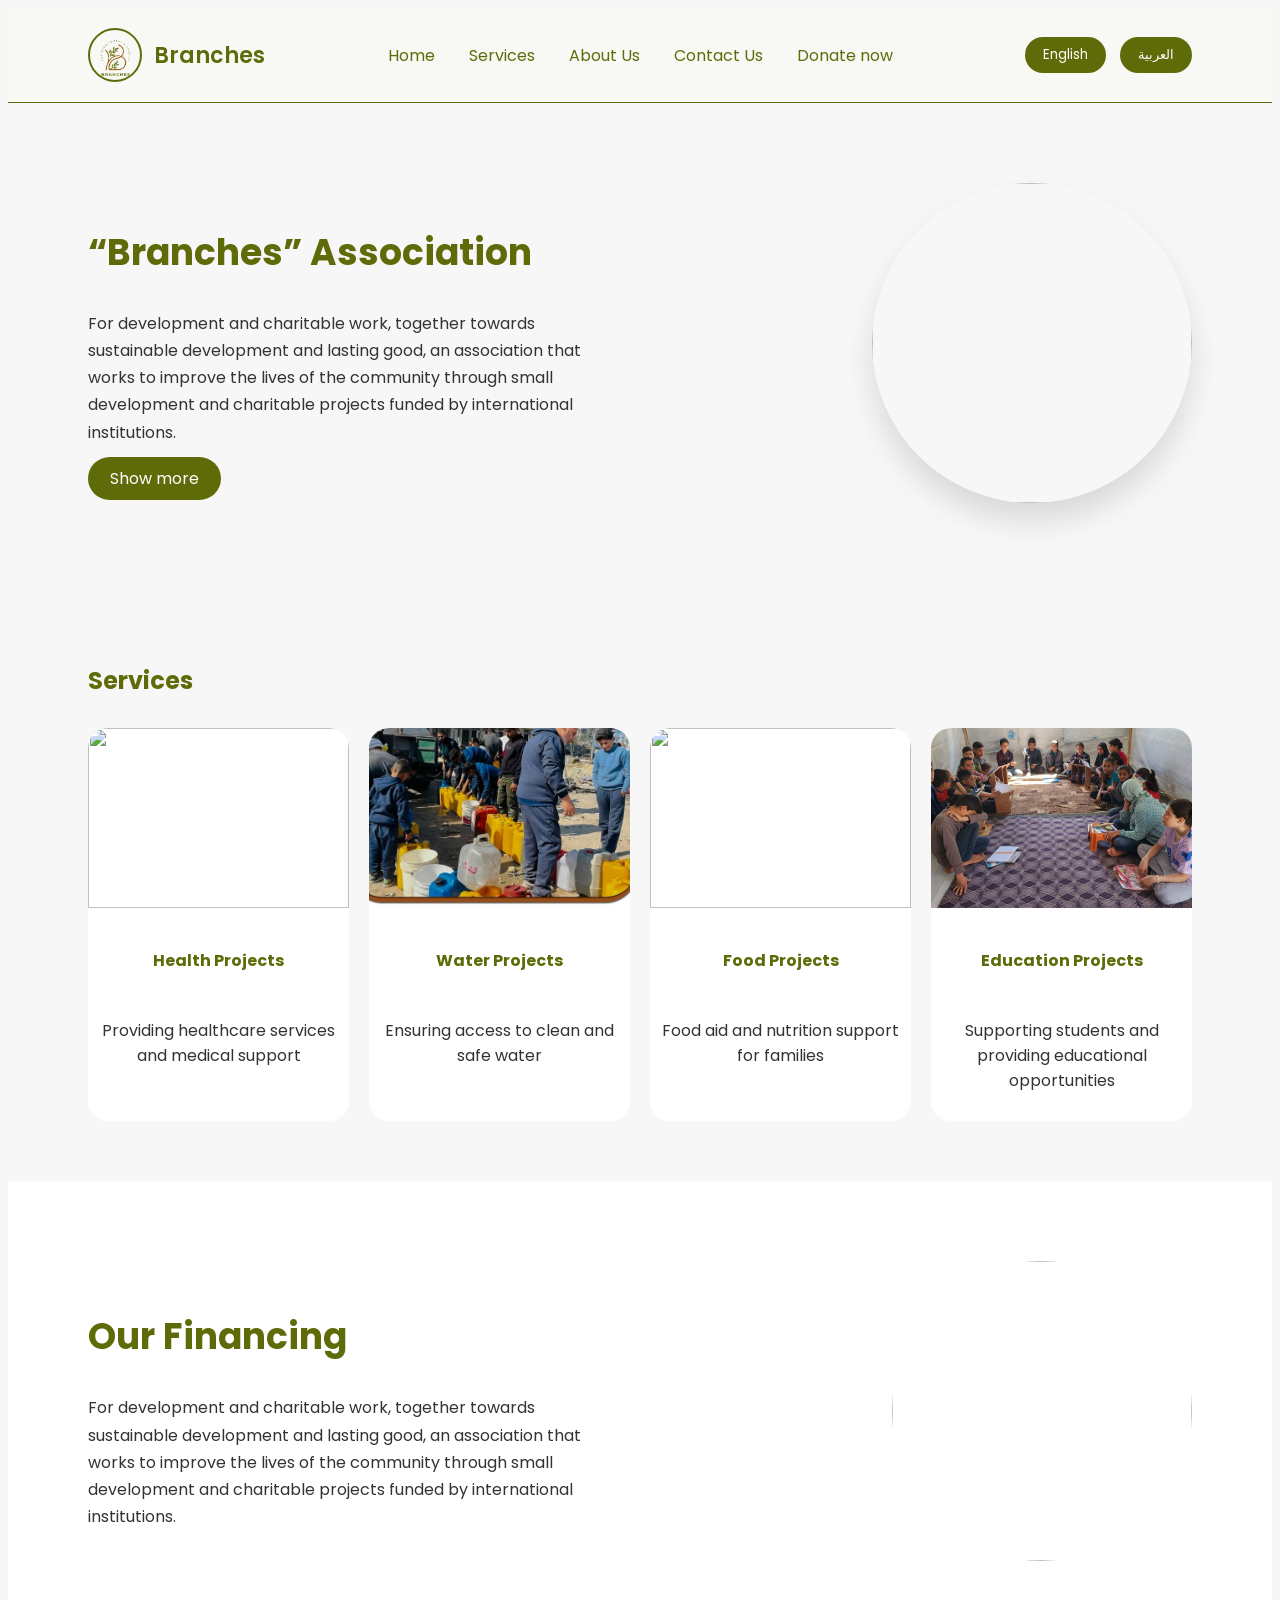
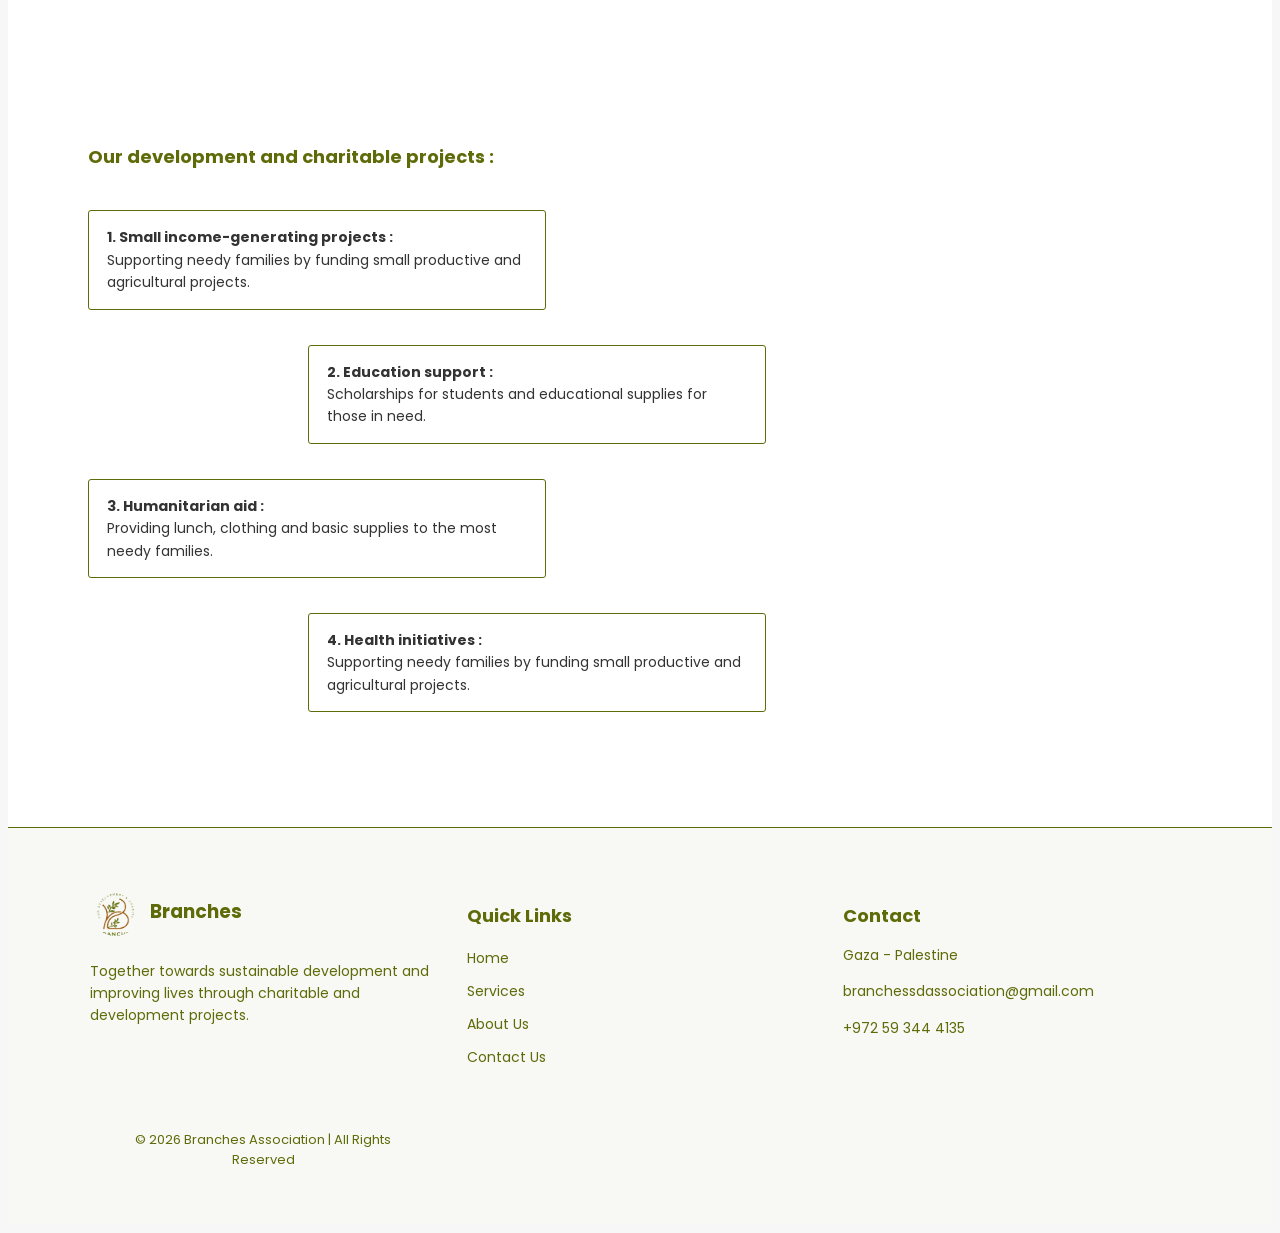
==== index.html @ 047b5cd0 "Restore index.html content" ====
<!DOCTYPE html>
<html lang="en">
<head>
  <meta charset="UTF-8">
  <title>Branches Association</title>
  <meta name="viewport" content="width=device-width, initial-scale=1.0">
  <meta name="description" content="For development and charitable work, together towards sustainable development and improving lives.">

  <link href="https://fonts.googleapis.com/css2?family=Poppins:wght@300;400;600&family=Cairo:wght@300;400;600&display=swap" rel="stylesheet">
  <link rel="stylesheet" href="./css/style.css">
  <link rel="stylesheet" href="./css/css.css">
</head>
<body>

 
  <header class="header">
    <div class="logo-area">
      <div class="logo-circle">
        <img src="./img/logo 3.png" alt="Logo">
      </div>
      <span class="site-name">Branches</span>
    </div>
    <nav>
      <a href="index.html">
        <span class="lang-en">Home</span>
        <span class="lang-ar">الرئيسية</span>
      </a>
      <a href="services.html">
        <span class="lang-en">Services</span>
        <span class="lang-ar">الخدمات</span>
      </a>
      <a href="AboutUs.html">
        <span class="lang-en">About Us</span>
        <span class="lang-ar">من نحن</span>
      </a>
      <a href="contacts.html">
        <span class="lang-en">Contact Us</span>
        <span class="lang-ar">تواصل معنا</span>
      </a>
      <a href="https://goto.gg/f/87057" target="_blank">
        <span class="lang-en">Donate now</span>
        <span class="lang-ar">تبرع الان</span>

      </a>
    </nav>
    <div class="header-btns">
      <button onclick="setLang('en')">English</button>
      <button onclick="setLang('ar')">العربية</button>
    </div>
  </header>


  <section class="hero">
    <div class="hero-text">
      <h1>
        <span class="lang-en">“Branches” Association</span>
        <span class="lang-ar">جمعية أغصان للتنمية والأعمال الخيرية</span>
      </h1>
      <p>
        <span class="lang-en">
          For development and charitable work, together towards sustainable development and lasting good, an association that works to improve the lives of the community through small development and charitable projects funded by international institutions.
        </span>
        <span class="lang-ar">
          للتنمية والعمل الخيري، معًا نحو تنمية مستدامة وتحسين حياة المجتمع من خلال مشاريع تنموية وخيرية صغيرة بتمويل من مؤسسات دولية.
        </span>
      </p>
      <div class="button">
        <a href="AboutUs.html">
          <span class="lang-en">Show more</span>
          <span class="lang-ar">عرض المزيد</span>
        </a>
      </div>
    </div>
    <div class="hero-img">
      <img src="img/ph7.png" alt="">
    </div>
  </section>

 
  <section class="services">
    <h2>
      <span class="lang-en">Services</span>
      <span class="lang-ar">الخدمات</span>
    </h2>
  <div class="service-grid">
    <div class="service-card">
      <img src="./img/دكاترة.png" alt="">
      
        <h4>
          <span class="lang-en">Health Projects</span>
          <span class="lang-ar">مشاريع الصحة</span>
        </h4>
        <p>
          <span class="lang-en">Providing healthcare services and medical support</span>
          <span class="lang-ar">تقديم الرعاية الصحية والدعم الطبي للمحتاجين</span>
        </p>
      
      </div>
    
      <div class="service-card">
        <img src="./img/water.png" alt="">
      
        <h4>
          <span class="lang-en">Water Projects</span>
          <span class="lang-ar">مشاريع المياه</span>
        </h4>
        <p>
          <span class="lang-en">Ensuring access to clean and safe water</span>
          <span class="lang-ar">توفير مياه نظيفة وآمنة للمجتمع</span>
        </p>
      
      </div>

      <div class="service-card">
        <img src="./img/ph3.png" alt="">
      
        <h4>
          <span class="lang-en">Food Projects</span>
          <span class="lang-ar">مشاريع الغذاء</span>
        </h4>
        <p>
          <span class="lang-en">Food aid and nutrition support for families</span>
          <span class="lang-ar">تقديم المساعدات الغذائية ودعم الأمن الغذائي</span>
        </p>
      
      </div>

      <div class="service-card">
        <img src="./img/edu_img.png" alt="">
      
        <h4>
          <span class="lang-en">Education Projects</span>
          <span class="lang-ar">مشاريع التعليم</span>
        </h4>
        <p>
          <span class="lang-en">Supporting students and providing educational opportunities</span>
          <span class="lang-ar">دعم الطلبة وتوفير فرص تعليمية متكاملة</span>
        </p>
      
      </div>
    </div>
  </section>


  <section class="financing">
    <div class="fin-text">
      <h2>
        <span class="lang-en">Our Financing</span>
        <span class="lang-ar">تمويلنا</span>
      </h2>
      <p>
        <span class="lang-en">For development and charitable work, together towards sustainable development and lasting good, an association that works to improve the lives of the community through small development and charitable projects funded by international institutions.</span>
        <span class="lang-ar">للتنمية والعمل الخيري، معًا نحو تنمية مستدامة وتحسين حياة المجتمع من خلال مشاريع تنموية وخيرية صغيرة بتمويل من مؤسسات دولية.</span>
      </p>
    </div>
    <div class="fin-img">
      <img src="img/ph7.png" class="circle-img" alt="">
    </div>
  </section>

  
  

  
  <section class="projects-section">
    <h2>
      <span class="lang-en">Our development and charitable projects :</span>
      <span class="lang-ar">مشاريعنا التنموية والخيرية :</span>
    </h2>
    <div class="projects">
      <div class="project-box left">
        <p>
          <strong>
            <span class="lang-en">1. Small income-generating projects :</span>
            <span class="lang-ar">1. مشاريع صغيرة لتوليد الدخل :</span>
          </strong><br>
          <span class="lang-en">Supporting needy families by funding small productive and agricultural projects.</span>
          <span class="lang-ar">دعم الأسر المحتاجة بتمويل مشاريع إنتاجية وزراعية صغيرة.</span>
        </p>
      </div>

      <div class="project-box right">
        <p>
          <strong>
            <span class="lang-en">2. Education support :</span>
            <span class="lang-ar">2. دعم التعليم :</span>
          </strong><br>
          <span class="lang-en">Scholarships for students and educational supplies for those in need.</span>
          <span class="lang-ar">منح دراسية للطلاب واللوازم التعليمية للمحتاجين.</span>
        </p>
      </div>

      <div class="project-box left">
        <p>
          <strong>
            <span class="lang-en">3. Humanitarian aid :</span>
            <span class="lang-ar">3. المساعدات الإنسانية :</span>
          </strong><br>
          <span class="lang-en">Providing lunch, clothing and basic supplies to the most needy families.</span>
          <span class="lang-ar">توفير وجبات غداء وملابس ولوازم أساسية للأسر الأكثر احتياجًا.</span>
        </p>
      </div>

      <div class="project-box right">
        <p>
          <strong>
            <span class="lang-en">4. Health initiatives :</span>
            <span class="lang-ar">4. المبادرات الصحية :</span>
          </strong><br>
          <span class="lang-en">Supporting needy families by funding small productive and agricultural projects.</span>
          <span class="lang-ar">دعم الأسر المحتاجة بتمويل مشاريع إنتاجية وزراعية صغيرة.</span>
        </p>
      </div>
    </div>
  </section>

<footer class="main-footer">

  <div class="footer-container">

    <!-- Logo & About -->
    <div class="footer-col">
      <div class="footer-logo">
        <img src="./img/logo 3.png" alt="Branches Logo">
        <h3>Branches</h3>
      </div>
      <p>
        <span class="lang-en">
          Together towards sustainable development and improving lives through charitable and development projects.
        </span>
        <span class="lang-ar">
          معًا نحو تنمية مستدامة وتحسين حياة المجتمع من خلال مشاريع تنموية وخيرية.
        </span>
      </p>
    </div>

    <!-- Quick Links -->
    <div class="footer-col">
      <h4>
        <span class="lang-en">Quick Links</span>
        <span class="lang-ar">روابط سريعة</span>
      </h4>
      <ul>
        <li><a href="index.html">Home</a></li>
        <li><a href="services.html">Services</a></li>
        <li><a href="AboutUs.html">About Us</a></li>
        <li><a href="contacts.html">Contact Us</a></li>
      </ul>
    </div>

    <!-- Contact Info -->
    <div class="footer-col">
      <h4>
        <span class="lang-en">Contact</span>
        <span class="lang-ar">تواصل معنا</span>
      </h4>
      <p>Gaza - Palestine</p>
      <p>branchessdassociation@gmail.com</p>
      <p>+972 59 344 4135</p>
    </div>

   

  
  <div class="footer-bottom">
    © 2026 Branches Association | All Rights Reserved
  </div>

</footer>

  <script src="./js/lang.js"></script>
</body>
</html>
---- css/style.css ----
.hero {
  display: flex;
  justify-content: space-between;
  align-items: center;
  padding: 80px;
}

.hero-text {
  width: 45%;
}

.hero-text h1 {
  font-size: 36px;
  color: #5F6B09;
}
.hero-img{
  width: 48%;
  display:flex;
  justify-content:end;
}

.hero-img img{
  width: 320px;
  height: 320px;
  border-radius: 50%;
  object-fit: cover;
  box-shadow: 0 18px 30px rgba(0,0,0,.12);
}


.hero-text p {
  margin: 20px 0;
  line-height: 1.7;
}

.hero-text button {
  padding: 10px 22px;
  background: #5F6B09;
  color: #fff;
  border: none;
  border-radius: 25px;
  cursor: pointer;
}


.services {
  padding: 60px 80px;
}

.services h2 {
  color: #5F6B09;
  margin-bottom: 30px;
}

.services p {
  padding: 12px;
  text-align: center;
}

.service-grid {
  display: grid;
  grid-template-columns: repeat(4, 1fr);
  gap: 20px;
}

.service-card {
  background: #fff;
  border-radius: 20px;
  overflow: hidden;
}

.service-card img {
  width: 100%;
  height: 180px;
  object-fit: cover;
}

.service-card h4 {
  padding: 12px;
  text-align: center;
  color: #5F6B09;
}
.service-card:hover {
  transform: translateY(-5px);
}


.financing {
  display: flex;
  justify-content: space-between;
  align-items: center;
  padding: 80px;
  background: #fff;
}

.fin-text {
  width: 45%;
}

.fin-text h2 {
  font-size: 36px;
  color: #5F6B09;
}

.fin-text p {
  line-height: 1.7;
  margin: 20px 0;
}

.fin-img img {
  width: 300px;
  height: 300px;
  border-radius: 50%;
  object-fit: cover;    
}


.button a {
  padding: 10px 22px;
  background: #5F6B09;
  color: #fff;
  border-color: #5F6B09;
  border-radius: 25px;
  align-items: center;
  cursor: pointer;
  text-decoration: none;
}


.projects-section {
  background: #fff;
  padding: 80px;
  position: relative;
}

.projects-section h2 {
  margin-bottom: 40px;
  font-size: 18px;
  color: #5F6B09;
}

.projects {
  position: relative;
}

.project-box {
  width: 420px;
  padding: 15px 18px;
  border: 1.5px solid #5F6B09;
  border-radius: 3px;
  background: #fff;
  margin-bottom: 35px;
  font-size: 14px;
  line-height: 1.6;
  height: auto;
  overflow-wrap: break-word;
  word-break: normal;
}
.project-box p {
  margin: 0;
  line-height: 1.6;
}


.project-box.left {
  margin-left: 0;
}

.project-box.right {
  margin-left: 220px;
}
@media (max-width: 768px) {

 
  .hero,
  .financing,
  .services,
  .projects-section {
    padding: 30px 20px;
  }

  
  .hero {
    flex-direction: column;
    text-align: center;
  }

  .hero-text {
    width: 100%;
  }

  .hero-img {
    width: 100%;
    justify-content: center;
    margin-top: 20px;
  }

  .hero-img img {
    width: 220px;
    height: 220px;
  }


  .service-grid {
    grid-template-columns: repeat(1, 1fr);
  }

  .financing {
    flex-direction: column;
    text-align: center;
  }

  .fin-text {
    width: 100%;
  }

  .fin-img {
    margin-top: 20px;
  }

  .fin-img img {
    width: 220px;
    height: 220px;
  }


  .project-box {
    width: 100%;
    margin-left: 0 !important;
    box-sizing: border-box;
  }


  .projects {
    display: flex;
    flex-direction: column;
    align-items: center;
  }
}
---- css/css.css ----
* {
  /* margin: 0;
  padding: 0;
  box-sizing: border-box; */
  font-family: 'Poppins', sans-serif;
}

body {
  background: #f8f7f7;
  color: #333;
}


.header {
  display: flex;
  justify-content: space-between;
  align-items: center;
  padding: 20px 80px;
  /* background: #f1f1f1; */
  background: #f8f9f5;
  border-bottom: 0.00001px solid #5F6B09;
}

.logo-area {
  display: flex;
  align-items: center;
  gap: 12px;
}


.logo-circle {
  width: 50PX;
  height: 50PX;
  border-radius: 50%;
  overflow: hidden;
  border: 2px solid #5F6B09;
  display: flex;
  justify-content: center;
  align-items: center;
}

.logo-circle img {
  width: 80%;
  height: auto;
  display: block;
}

.site-name {
  font-size: 22px;
  font-weight: 600;
  color: #5F6B09;
}

.header nav a {
  margin: 0 15px;
  text-decoration: none;
  color: #5F6B09;
}
.header nav a:hover{
  color: #9B5A13;
  text-decoration: underline;
}

.header-btns button {
  margin-left: 10px;
  padding: 8px 18px;
  border: none;
  border-radius: 20px;
  background: #5F6B09;
  color: #fff;
  cursor: pointer;
}
/* .header-btns button:hover{
 color: ;
} */

.header-btns .lang {
  background: #5F6B09;
  color: #fff;
}
.main-footer{
  background: #f8f9f5;
  color: #5F6B09;
  padding-top: 50px;
  border-top: 0.001px solid #5F6B09;
  /* border:0px solid #5F6B09; */
}

.footer-container{
  width: min(1100px, 92%);
  margin: auto;
  display: grid;
  grid-template-columns: repeat(3, 1fr);
  gap: 30px;
  padding-bottom: 40px;
}

.footer-col h4{
  margin-bottom: 15px;
  font-size: 18px;
}

.footer-col p{
  font-size: 14px;
  line-height: 1.6;
  color: #5F6B09;
}

.footer-logo{
  display: flex;
  align-items: center;
  gap: 10px;
  margin-bottom: 15px;
  
}

.footer-logo img{
  width: 50px;
  height: 50px;
  border-radius: 50%;
}

.footer-col ul{
  list-style: none;
  padding: 0;
}

.footer-col ul li{
  margin-bottom: 8px;
}

.footer-col ul li a{
  text-decoration: none;
  color: #5F6B09;
  font-size: 14px;
  transition: 0.3s;
}

.footer-col ul li a:hover{
  color: #333;
  
}


.footer-bottom{

  text-align: center;
  padding: 15px;
  font-size: 13px;
}

/* Responsive Footer */
@media (max-width: 900px){
  .footer-container{
    grid-template-columns: repeat(2, 1fr);
  }
}

@media (max-width: 600px){
  .footer-container{
    grid-template-columns: 1fr;
    text-align: center;
  }
  .footer-logo{
    justify-content: center;
  }
  .social-icons{
    justify-content: center;
  }
}

/*Language*/
html[dir="rtl"]{ direction: rtl; }
.lang-ar{ display:none; font-family:'Cairo', sans-serif; }
.lang-en{ display:inline; }

body.ar .lang-ar{ display:inline; }
body.ar .lang-en{ display:none; }

/*Responsive Header*/
@media (max-width: 900px){
  .header{
    flex-wrap: wrap;
    justify-content: center;
    padding: 14px 4%;
  }
  .logo-area{
    justify-content: center;
  }
  .header nav{
    flex-wrap: wrap;
    justify-content: center;
    gap: 10px 14px;
  }
}
@media (max-width: 768px) {

  .header {
    flex-direction: column;
    padding: 15px 20px;
    gap: 15px;
    text-align: center;
  }

  .logo-area {
    justify-content: center;
  }

  .header nav {
    display: flex;
    flex-wrap: wrap;
    justify-content: center;
    gap: 10px;
  }

  .header nav a {
    margin: 5px 10px;
  }

  .header-btns {
    display: flex;
    flex-wrap: wrap;
    justify-content: center;
    gap: 10px;
  }

  .header-btns button {
    margin-left: 0;
  }
}
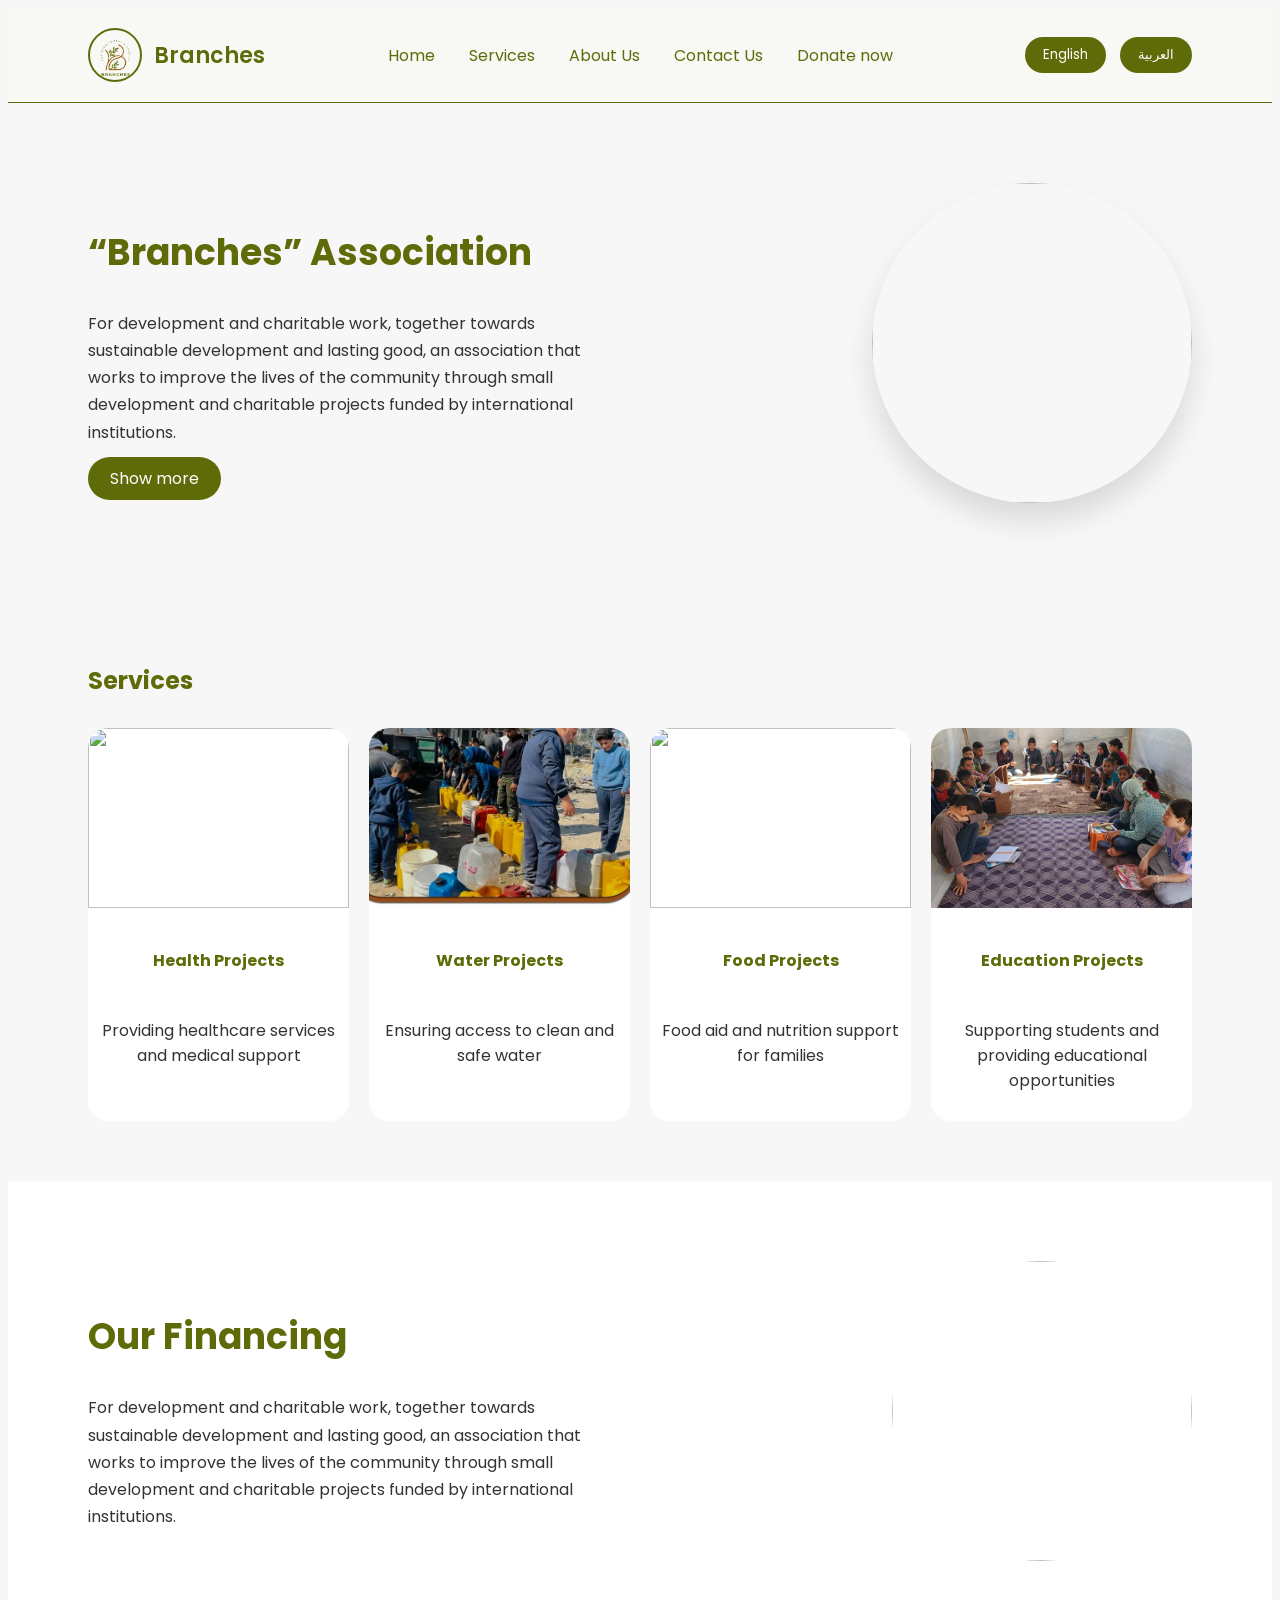
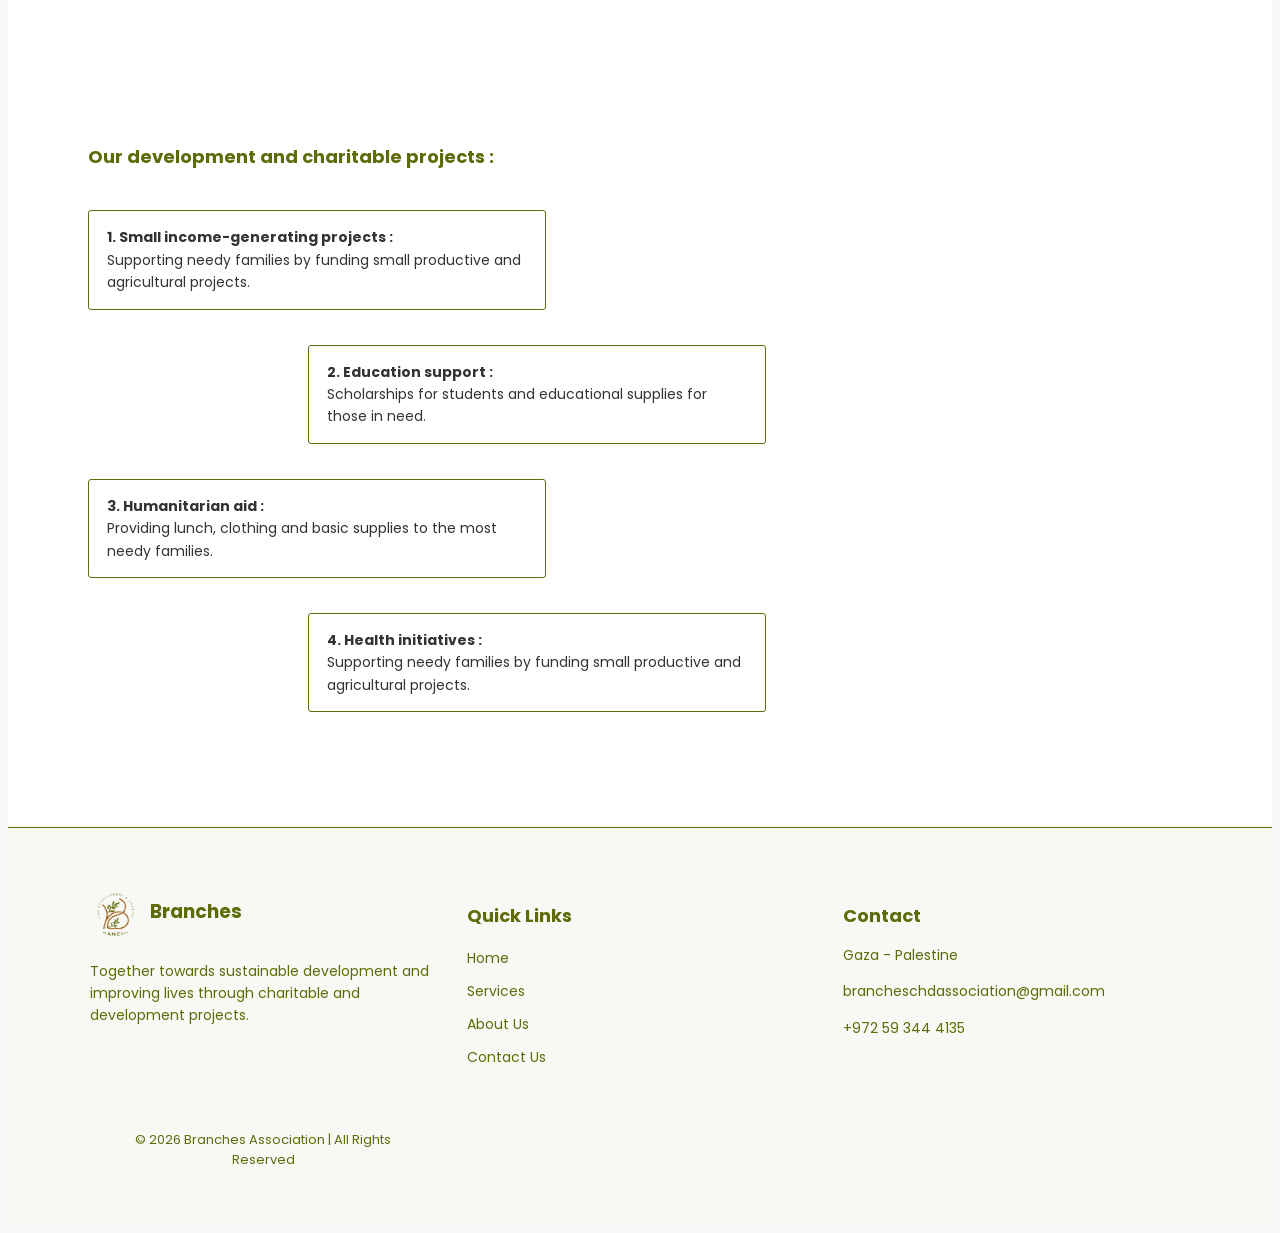
==== commit 4a65a5b2: "Update index.html" ====
--- a/index.html
+++ b/index.html
@@ -255,7 +255,7 @@
         <span class="lang-ar">تواصل معنا</span>
       </h4>
       <p>Gaza - Palestine</p>
-      <p>branchessdassociation@gmail.com</p>
+      <p>brancheschdassociation@gmail.com</p>
       <p>+972 59 344 4135</p>
     </div>
 
